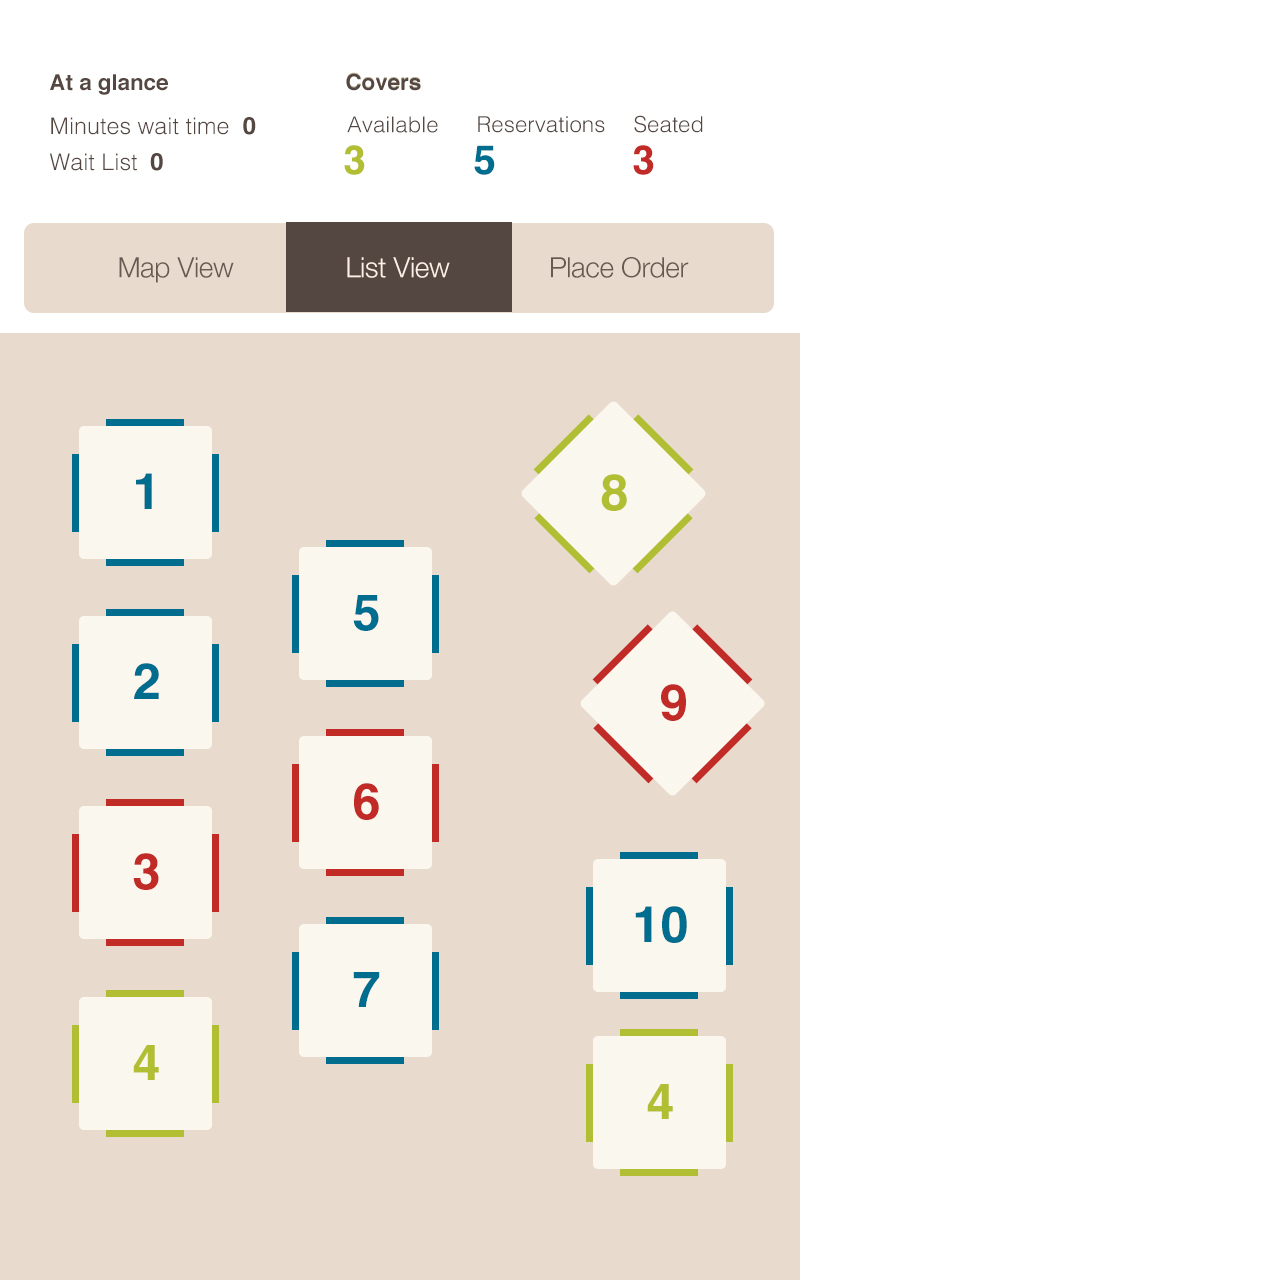
==== whitbread-FLOW02/01-FLOW2-Booking-Tablet-Map-View-Reserved.html @ fb4f34bc "Initial commit" ====
<!doctype html>
<html>
<head>
<meta charset="UTF-8">
<title>FLOW2-Booking-Tablet-Map-View-Reserved</title>
<link rel="stylesheet" href="css/style.css">
</head>

<body>
    <div>
		<img src="images/FLOW2-Booking-Tablet-Map-View-Reserved.jpg" usemap="#Map"/>
        <map name="Map">
          <area shape="rect" coords="-24,69,799,1946" href="02-FLOW2-Booking-Tablet-Map-View-Reservation-made.html">
        </map>

    </div>
</body>
</html>
---- whitbread-FLOW02/css/style.css ----
@charset "UTF-8";
/* CSS Document */

body {
	margin: 0px;
	padding: 0px;
	max-width: 800px;
}

img {
	display: block;
	margin: 0px;
	padding: 0px;
	max-width: 100%;
	height: auto;
}
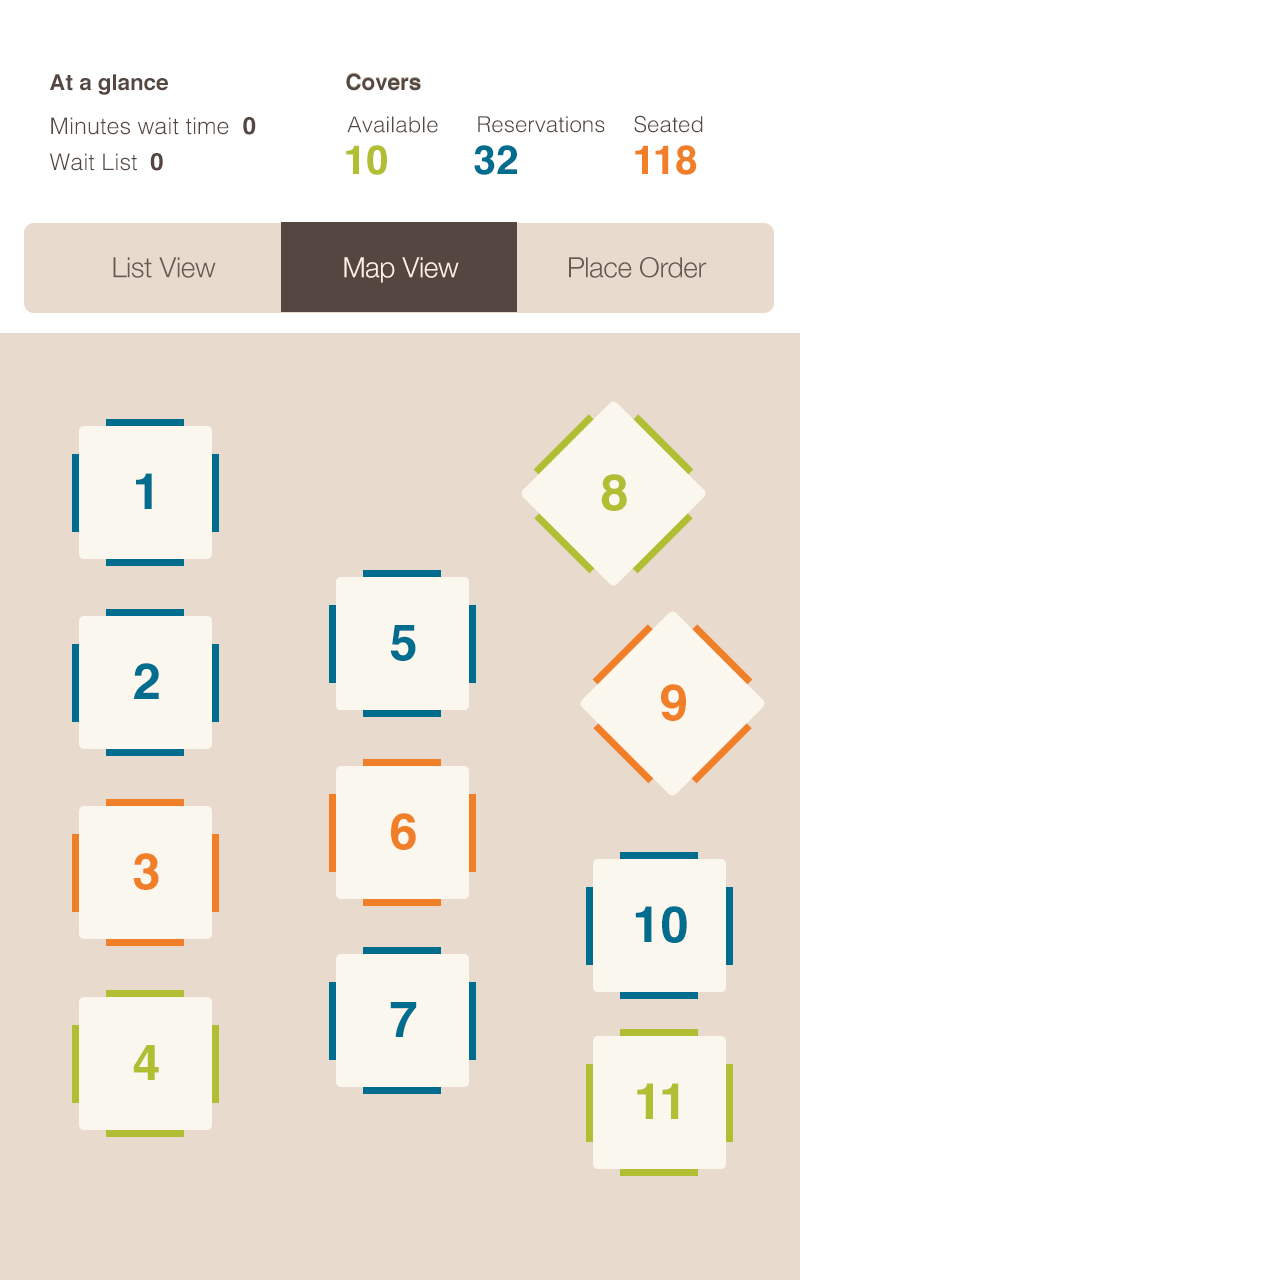
==== commit e1a235d0: "c" ====
--- a/whitbread-FLOW02/01-FLOW2-Booking-Tablet-Map-View-Reserved.html
+++ b/whitbread-FLOW02/01-FLOW2-Booking-Tablet-Map-View-Reserved.html
@@ -3,14 +3,14 @@
 <head>
 <meta charset="UTF-8">
 <title>FLOW2-Booking-Tablet-Map-View-Reserved</title>
-<link rel="stylesheet" href="css/style.css">
+<link rel="stylesheet" href="../css/style.css">
 </head>
 
 <body>
     <div>
-		<img src="images/FLOW2-Booking-Tablet-Map-View-Reserved.jpg" usemap="#Map"/>
+		<img src="../images/FLOW2-Booking-Tablet-Map-View-Reserved.jpg" usemap="#Map"/>
         <map name="Map">
-          <area shape="rect" coords="-24,69,799,1946" href="02-FLOW2-Booking-Tablet-Map-View-Reservation-made.html">
+          <area shape="rect" coords="-24,1,797,1946" href="02-FLOW2-Booking-Tablet-Map-View-Reservation-made.html">
         </map>
 
     </div>
--- a/css/style.css
+++ b/css/style.css
@@ -0,0 +1,17 @@
+@charset "UTF-8";
+/* CSS Document */
+
+body {
+	margin: 0px;
+	padding: 0px;
+	max-width: 800px;
+}
+
+img {
+	display: block;
+	margin: 0px;
+	padding: 0px;
+	max-width: 100%;
+	height: auto;
+}
+
